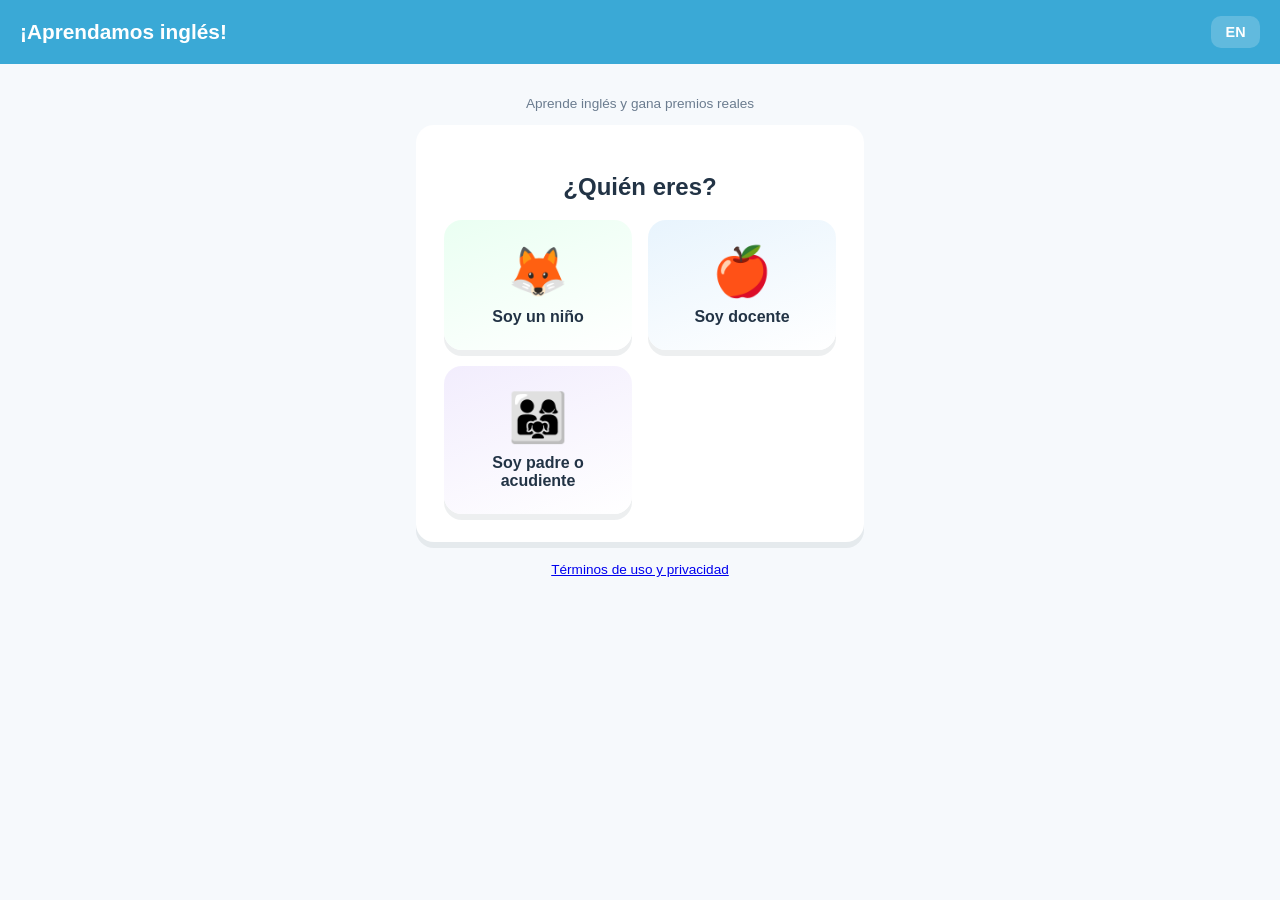
==== frontend/index.html @ 6960bfde "Plataforma interactiva de inglés con recompensas físicas" ====
<!doctype html>
<html lang="es">
<head>
  <meta charset="UTF-8" />
  <meta name="viewport" content="width=device-width, initial-scale=1.0" />
  <title>¡Aprendamos inglés!</title>
  <link rel="stylesheet" href="css/style.css" />
</head>
<body>
  <div class="topbar">
    <h1 data-i18n="app.title">¡Aprendamos inglés!</h1>
    <div class="topbar-actions">
      <button type="button" data-lang-toggle>EN</button>
    </div>
  </div>

  <main>
    <p class="centrado hint" data-i18n="home.tagline">Aprende inglés y gana premios reales</p>

    <div class="card centrado">
      <h2 data-i18n="home.pick_role">¿Quién eres?</h2>
      <div class="role-grid">
        <button type="button" class="role-card nino" data-rol="estudiante">
          <span class="emoji">🦊</span>
          <span data-i18n="home.kid">Soy un niño</span>
        </button>
        <button type="button" class="role-card docente" data-rol="docente">
          <span class="emoji">🍎</span>
          <span data-i18n="home.teacher">Soy docente</span>
        </button>
        <button type="button" class="role-card padre" data-rol="padre">
          <span class="emoji">👨‍👩‍👧</span>
          <span data-i18n="home.parent">Soy padre o acudiente</span>
        </button>
      </div>
    </div>
    <p class="centrado hint"><a href="terminos.html" data-i18n="terms.footer">Términos de uso y privacidad</a></p>
  </main>

  <script type="module" src="js/pages/index.js"></script>
</body>
</html>
---- frontend/css/style.css ----
:root {
  --azul-cielo: #3aa9d6;
  --amarillo-sol: #ffc93c;
  --coral: #ff6f59;
  --verde-hoja: #4fb477;
  --morado: #8a6fd1;
  --tinta: #223345;
  --fondo: #f6f9fc;
  --radio: 18px;
}

* {
  box-sizing: border-box;
}

body {
  margin: 0;
  font-family: "Baloo 2", "Trebuchet MS", sans-serif;
  background: var(--fondo);
  color: var(--tinta);
  min-height: 100vh;
}

/* ---------- Barra superior ---------- */
.topbar {
  display: flex;
  align-items: center;
  justify-content: space-between;
  gap: 0.75rem;
  background: var(--azul-cielo);
  color: white;
  padding: 1rem 1.25rem;
}

.topbar h1 {
  margin: 0;
  font-size: 1.3rem;
}

.topbar-actions {
  display: flex;
  gap: 0.5rem;
  align-items: center;
}

.topbar-actions button {
  width: auto;
  margin-top: 0;
  padding: 0.5rem 0.9rem;
  font-size: 0.9rem;
  background: rgba(255, 255, 255, 0.2);
}

header {
  background: var(--azul-cielo);
  color: white;
  padding: 1.5rem 1rem;
  text-align: center;
}

header h1 {
  margin: 0;
  font-size: 1.6rem;
}

main {
  max-width: 480px;
  margin: 2rem auto;
  padding: 0 1rem 3rem;
}

main.wide {
  max-width: 960px;
}

.card {
  background: white;
  border-radius: var(--radio);
  padding: 1.75rem;
  box-shadow: 0 6px 0 rgba(34, 51, 69, 0.08);
  margin-bottom: 1.25rem;
}

label {
  display: block;
  margin: 0.75rem 0 0.25rem;
  font-weight: 600;
}

input,
select,
textarea {
  width: 100%;
  padding: 0.65rem 0.8rem;
  border: 2px solid #d9e2ec;
  border-radius: 10px;
  font-size: 1rem;
  font-family: inherit;
}

input:focus,
select:focus,
textarea:focus {
  outline: 3px solid var(--amarillo-sol);
  border-color: var(--azul-cielo);
}

button {
  margin-top: 1.25rem;
  width: 100%;
  padding: 0.75rem;
  border: none;
  border-radius: 10px;
  background: var(--coral);
  color: white;
  font-size: 1rem;
  font-weight: 700;
  cursor: pointer;
}

button:hover {
  filter: brightness(1.05);
}

button.secundario {
  background: #eef4fa;
  color: var(--tinta);
}

button:disabled {
  opacity: 0.6;
  cursor: not-allowed;
}

.error-msg {
  color: var(--coral);
  min-height: 1.2em;
  margin-top: 0.5rem;
  font-weight: 600;
}

.hint {
  font-size: 0.85rem;
  color: #6b7c8f;
}

/* ---------- Selección de rol (index.html) ---------- */
.role-grid {
  display: grid;
  grid-template-columns: repeat(auto-fit, minmax(140px, 1fr));
  gap: 1rem;
}

.role-card {
  background: white;
  color: var(--tinta);
  border: none;
  border-radius: var(--radio);
  padding: 1.5rem 1rem;
  text-align: center;
  box-shadow: 0 6px 0 rgba(34, 51, 69, 0.08);
  cursor: pointer;
  margin-top: 0;
  font-weight: 700;
}

.role-card .emoji {
  font-size: 3rem;
  display: block;
  margin-bottom: 0.5rem;
}

.role-card.nino {
  background: linear-gradient(160deg, #eafff2, white);
}

.role-card.docente {
  background: linear-gradient(160deg, #e8f4fd, white);
}

.role-card.padre {
  background: linear-gradient(160deg, #f2edfd, white);
}

/* ---------- PIN pad infantil ---------- */
.pin-dots {
  display: flex;
  justify-content: center;
  gap: 0.75rem;
  margin: 1rem 0;
}

.pin-dots span {
  width: 18px;
  height: 18px;
  border-radius: 50%;
  background: #d9e2ec;
  display: inline-block;
  transition: background 0.15s;
}

.pin-dots span.llena {
  background: var(--coral);
}

.pin-pad {
  display: grid;
  grid-template-columns: repeat(3, 1fr);
  gap: 0.6rem;
}

.pin-pad button {
  margin-top: 0;
  font-size: 1.4rem;
  padding: 1rem 0;
  background: var(--azul-cielo);
}

.pin-pad button.borrar {
  background: #eef4fa;
  color: var(--tinta);
  font-size: 1rem;
}

/* ---------- Barra de progreso ---------- */
.progress-bar {
  height: 12px;
  border-radius: 999px;
  background: #e3ecf4;
  overflow: hidden;
  margin: 0.4rem 0;
}

.progress-bar-fill {
  height: 100%;
  background: var(--verde-hoja);
  border-radius: 999px;
  transition: width 0.4s ease;
}

/* ---------- Estadísticas / dashboard ---------- */
.stat-row {
  display: grid;
  grid-template-columns: repeat(auto-fit, minmax(90px, 1fr));
  gap: 0.75rem;
  margin: 1rem 0;
}

.stat-tile {
  background: white;
  border-radius: 14px;
  padding: 0.9rem 0.5rem;
  text-align: center;
  box-shadow: 0 4px 0 rgba(34, 51, 69, 0.06);
}

.stat-tile .valor {
  font-size: 1.4rem;
  font-weight: 800;
  display: block;
}

.stat-tile .etiqueta {
  font-size: 0.75rem;
  color: #6b7c8f;
}

.stat-tile.azul { border-top: 4px solid var(--azul-cielo); }
.stat-tile.amarillo { border-top: 4px solid var(--amarillo-sol); }
.stat-tile.naranja { border-top: 4px solid var(--coral); }
.stat-tile.morado { border-top: 4px solid var(--morado); }
.stat-tile.verde { border-top: 4px solid var(--verde-hoja); }

/* ---------- Mundos / actividades (dashboard infantil) ---------- */
.world-grid {
  display: grid;
  grid-template-columns: repeat(auto-fit, minmax(150px, 1fr));
  gap: 1rem;
}

.world-card {
  background: white;
  border-radius: var(--radio);
  padding: 1.2rem 1rem;
  text-align: center;
  box-shadow: 0 6px 0 rgba(34, 51, 69, 0.08);
}

.world-card .emoji {
  font-size: 2.6rem;
}

.world-card.bloqueado {
  filter: grayscale(1);
  opacity: 0.7;
}

/* ---------- Actividad / quiz ---------- */
.quiz-imagen {
  font-size: 5rem;
  text-align: center;
  margin: 1rem 0;
}

.quiz-opciones {
  display: grid;
  grid-template-columns: 1fr 1fr;
  gap: 0.75rem;
}

.quiz-opciones button {
  margin-top: 0;
  background: white;
  color: var(--tinta);
  border: 3px solid #e3ecf4;
  padding: 1.1rem 0.5rem;
  font-size: 1.05rem;
}

.quiz-opciones button.correcta {
  background: var(--verde-hoja);
  color: white;
  border-color: var(--verde-hoja);
}

.quiz-opciones button.incorrecta {
  background: var(--coral);
  color: white;
  border-color: var(--coral);
  animation: shake 0.4s;
}

@keyframes shake {
  25% { transform: translateX(-6px); }
  75% { transform: translateX(6px); }
}

/* ---------- Modal de feedback (RF08) ---------- */
.overlay {
  position: fixed;
  inset: 0;
  background: rgba(34, 51, 69, 0.5);
  display: flex;
  align-items: center;
  justify-content: center;
  z-index: 50;
}

.overlay[hidden] {
  display: none;
}

.feedback-modal {
  background: white;
  border-radius: var(--radio);
  padding: 2rem;
  text-align: center;
  max-width: 320px;
  transform: rotate(-1deg);
  box-shadow: 0 10px 0 rgba(34, 51, 69, 0.15);
}

.feedback-modal.correcto {
  background: #eafff2;
}

.feedback-modal.incorrecto {
  background: #fff0ee;
}

.feedback-modal .emoji-grande {
  font-size: 3.5rem;
}

.confeti {
  position: fixed;
  inset: 0;
  pointer-events: none;
  overflow: hidden;
  z-index: 49;
}

.confeti span {
  position: absolute;
  top: -10px;
  font-size: 1.4rem;
  animation: caer linear forwards;
}

@keyframes caer {
  to {
    transform: translateY(105vh) rotate(360deg);
  }
}

/* ---------- Recompensas ---------- */
.reward-list {
  list-style: none;
  padding: 0;
  margin: 0;
}

.reward-item {
  display: flex;
  align-items: center;
  gap: 0.75rem;
  background: #fff7e8;
  border-radius: 12px;
  padding: 0.75rem 1rem;
  margin-bottom: 0.6rem;
}

.reward-item .emoji {
  font-size: 1.8rem;
}

.pill {
  padding: 0.2rem 0.7rem;
  border-radius: 999px;
  font-size: 0.75rem;
  font-weight: 700;
  margin-left: auto;
}

.pill.pendiente {
  background: #ffe6b8;
  color: #8a5a00;
}

.pill.entregada {
  background: #d7f5e2;
  color: #1c6b3f;
}

.pill.alerta {
  background: #ffe1de;
  color: #b23223;
}

/* ---------- Listas (docentes / padres) ---------- */
#lista-estudiantes {
  list-style: none;
  padding: 0;
}

.student-row {
  display: flex;
  align-items: center;
  gap: 0.75rem;
  background: #eef4fa;
  border-radius: 12px;
  padding: 0.75rem 1rem;
  margin-bottom: 0.6rem;
  flex-wrap: wrap;
}

.student-row .emoji {
  font-size: 1.8rem;
}

.student-row .info {
  flex: 1;
  min-width: 140px;
}

.student-row .acciones {
  display: flex;
  gap: 0.4rem;
}

.student-row .acciones button {
  margin-top: 0;
  width: auto;
  padding: 0.4rem 0.7rem;
  font-size: 0.8rem;
}

.child-banner {
  background: linear-gradient(135deg, var(--verde-hoja), #7fd9a4);
  color: white;
  border-radius: var(--radio);
  padding: 1.25rem;
  margin-bottom: 1rem;
}

.feedback-item {
  border-left: 4px solid var(--morado);
  padding: 0.5rem 0.9rem;
  margin-bottom: 0.6rem;
  background: #f7f5ff;
  border-radius: 0 10px 10px 0;
}

.codigo-grande {
  font-size: 2rem;
  font-weight: 800;
  letter-spacing: 0.3rem;
  text-align: center;
  padding: 1rem;
  background: #fff7e8;
  border-radius: 12px;
  margin: 1rem 0;
}

/* ---------- Utilidades ---------- */
.centrado {
  text-align: center;
}

.oculto {
  display: none !important;
}

@media (max-width: 480px) {
  main {
    margin: 1rem auto;
  }
}

/* Feedback breve por pregunta (la celebración grande es al terminar la sesión) */
.acierto {
  margin-top: 1rem;
  font-size: 1.4rem;
  font-weight: 700;
  color: var(--verde-hoja);
  animation: aparecer-acierto 0.25s ease-out;
}

@keyframes aparecer-acierto {
  from { transform: scale(0.8); opacity: 0; }
  to { transform: scale(1); opacity: 1; }
}

/* Casillas de aceptación (términos / autorización de datos) */
label.casilla {
  display: flex;
  gap: 0.6rem;
  align-items: flex-start;
  font-weight: normal;
  font-size: 0.9rem;
  margin: 1rem 0;
  cursor: pointer;
}

label.casilla input[type="checkbox"] {
  width: auto;
  margin: 0.2rem 0 0;
  flex-shrink: 0;
}
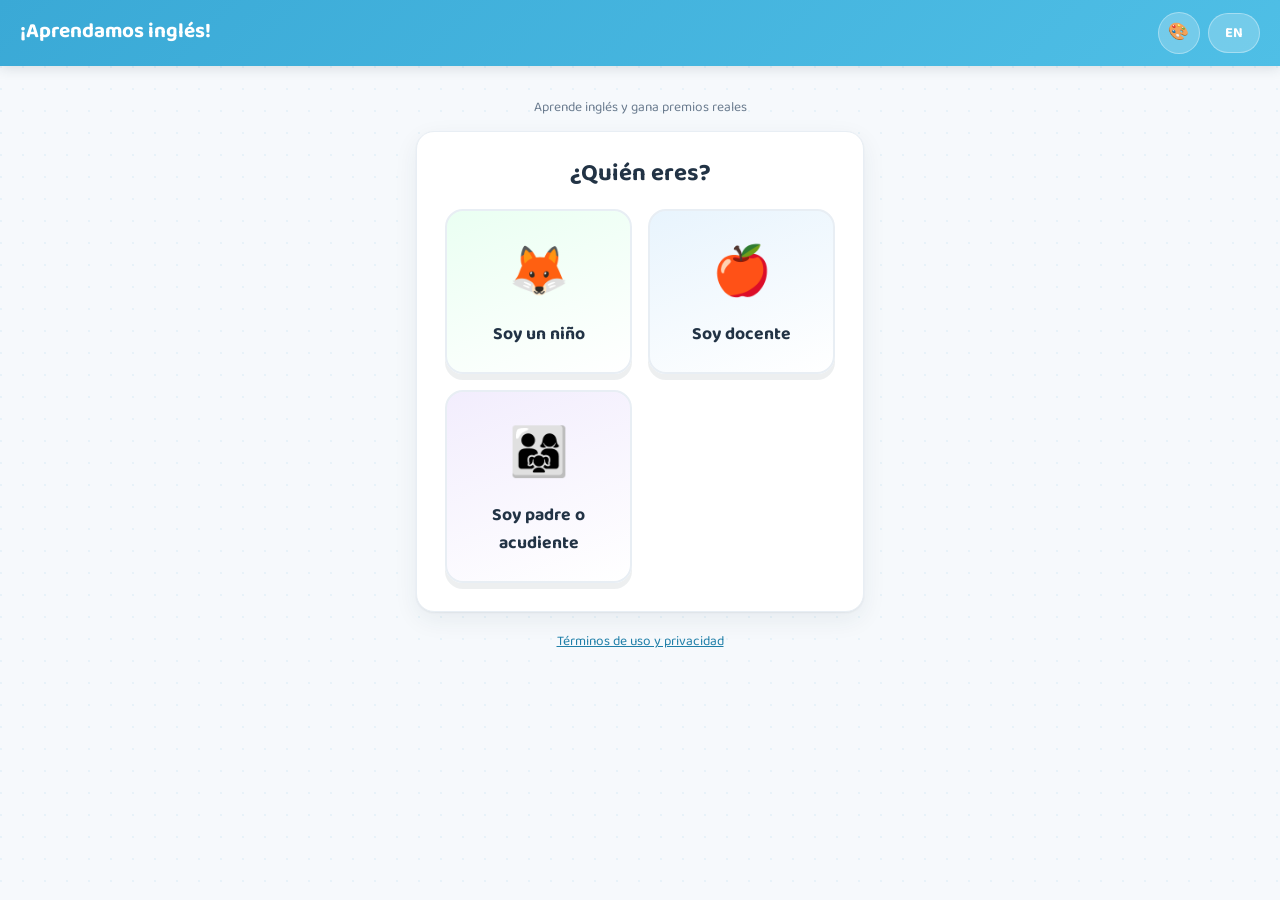
==== commit 85f780a4: "Agregado de temas,Login en dos pasos, temas, términos, 404, navegación y despliegue" ====
--- a/frontend/index.html
+++ b/frontend/index.html
@@ -2,8 +2,12 @@
 <html lang="es">
 <head>
   <meta charset="UTF-8" />
+  <script>try{document.documentElement.dataset.tema=localStorage.getItem("pik_tema")||"auto"}catch(e){document.documentElement.dataset.tema="auto"}</script>
   <meta name="viewport" content="width=device-width, initial-scale=1.0" />
   <title>¡Aprendamos inglés!</title>
+  <link rel="preconnect" href="https://fonts.googleapis.com" />
+  <link rel="preconnect" href="https://fonts.gstatic.com" crossorigin />
+  <link rel="stylesheet" href="https://fonts.googleapis.com/css2?family=Baloo+2:wght@400;600;700;800&display=swap" />
   <link rel="stylesheet" href="css/style.css" />
 </head>
 <body>
@@ -16,6 +20,12 @@
 
   <main>
     <p class="centrado hint" data-i18n="home.tagline">Aprende inglés y gana premios reales</p>
+
+    <div class="card centrado oculto" id="sesion-activa">
+      <h2><span data-i18n="home.welcome_back">¡Hola de nuevo!</span> <span id="sesion-nombre"></span>! 👋</h2>
+      <button type="button" id="btn-continuar" data-i18n="home.continue">Continuar</button>
+      <button type="button" class="secundario" id="btn-no-soy-yo" data-i18n="home.not_me">No soy yo (cerrar sesión)</button>
+    </div>
 
     <div class="card centrado">
       <h2 data-i18n="home.pick_role">¿Quién eres?</h2>
--- a/frontend/css/style.css
+++ b/frontend/css/style.css
@@ -1,4 +1,9 @@
+/* ============================================================
+   Temas: todos los colores salen de estas variables. El tema se elige con
+   el botón 🎨 (js/tema.js) y se guarda en <html data-tema="...">.
+   ============================================================ */
 :root {
+  color-scheme: light;
   --azul-cielo: #3aa9d6;
   --amarillo-sol: #ffc93c;
   --coral: #ff6f59;
@@ -6,7 +11,170 @@
   --morado: #8a6fd1;
   --tinta: #223345;
   --fondo: #f6f9fc;
+  --fondo-punto: rgba(58, 169, 214, 0.08);
+  --superficie: #ffffff;
+  --superficie-2: #eef4fa;
+  --superficie-input: #fbfdff;
+  --borde: #e8eef4;
+  --borde-fuerte: #d9e2ec;
+  --texto-suave: #6b7c8f;
+  --enlace: #1f7fa8;
+  --topbar-1: #3aa9d6;
+  --topbar-2: #4fbfe6;
+  --sombra: rgba(34, 51, 69, 0.08);
+  --sombra-card: 0 1px 2px rgba(34, 51, 69, 0.06), 0 8px 24px rgba(34, 51, 69, 0.07);
+  --sombra-secundario: #d6e2ee;
+  --overlay: rgba(34, 51, 69, 0.5);
+  --calido: #fff7e8;
+  --exito-suave: #eafff2;
+  --exito-chip: #d7f5e2;
+  --exito-texto: #1c6b3f;
+  --alerta-suave: #fff0ee;
+  --alerta-chip: #ffe1de;
+  --alerta-texto: #b23223;
+  --pendiente-chip: #ffe6b8;
+  --pendiente-texto: #8a5a00;
+  --morado-suave: #f7f5ff;
+  --rol-nino: #eafff2;
+  --rol-docente: #e8f4fd;
+  --rol-padre: #f2edfd;
   --radio: 18px;
+}
+
+/* Oscuro (y "Automático" cuando el sistema está en modo oscuro) */
+:root[data-tema="oscuro"] {
+  color-scheme: dark;
+  --azul-cielo: #4cb8e4;
+  --tinta: #e6edf3;
+  --fondo: #0f1720;
+  --fondo-punto: rgba(76, 184, 228, 0.07);
+  --superficie: #18222d;
+  --superficie-2: #22303d;
+  --superficie-input: #121b24;
+  --borde: #2a3947;
+  --borde-fuerte: #3a4b5c;
+  --texto-suave: #9fb0c0;
+  --enlace: #7fcff0;
+  --topbar-1: #1b4f6b;
+  --topbar-2: #236688;
+  --sombra: rgba(0, 0, 0, 0.35);
+  --sombra-card: 0 1px 2px rgba(0, 0, 0, 0.3), 0 8px 24px rgba(0, 0, 0, 0.3);
+  --sombra-secundario: #0c131a;
+  --overlay: rgba(0, 0, 0, 0.6);
+  --calido: #2b2618;
+  --exito-suave: #15291f;
+  --exito-chip: #1d3b2b;
+  --exito-texto: #8fe0b0;
+  --alerta-suave: #331b18;
+  --alerta-chip: #45211d;
+  --alerta-texto: #ff9d8f;
+  --pendiente-chip: #3d3014;
+  --pendiente-texto: #ffd27a;
+  --morado-suave: #221d33;
+  --rol-nino: #15291f;
+  --rol-docente: #142635;
+  --rol-padre: #221d33;
+}
+
+@media (prefers-color-scheme: dark) {
+  :root[data-tema="auto"] {
+    color-scheme: dark;
+    --azul-cielo: #4cb8e4;
+    --tinta: #e6edf3;
+    --fondo: #0f1720;
+    --fondo-punto: rgba(76, 184, 228, 0.07);
+    --superficie: #18222d;
+    --superficie-2: #22303d;
+    --superficie-input: #121b24;
+    --borde: #2a3947;
+    --borde-fuerte: #3a4b5c;
+    --texto-suave: #9fb0c0;
+    --enlace: #7fcff0;
+    --topbar-1: #1b4f6b;
+    --topbar-2: #236688;
+    --sombra: rgba(0, 0, 0, 0.35);
+    --sombra-card: 0 1px 2px rgba(0, 0, 0, 0.3), 0 8px 24px rgba(0, 0, 0, 0.3);
+    --sombra-secundario: #0c131a;
+    --overlay: rgba(0, 0, 0, 0.6);
+    --calido: #2b2618;
+    --exito-suave: #15291f;
+    --exito-chip: #1d3b2b;
+    --exito-texto: #8fe0b0;
+    --alerta-suave: #331b18;
+    --alerta-chip: #45211d;
+    --alerta-texto: #ff9d8f;
+    --pendiente-chip: #3d3014;
+    --pendiente-texto: #ffd27a;
+    --morado-suave: #221d33;
+    --rol-nino: #15291f;
+    --rol-docente: #142635;
+    --rol-padre: #221d33;
+  }
+}
+
+/* Noche morada: oscuro con acentos morados */
+:root[data-tema="morado"] {
+  color-scheme: dark;
+  --azul-cielo: #a88bff;
+  --coral: #ff7aa8;
+  --morado: #c3a6ff;
+  --tinta: #efe9ff;
+  --fondo: #130d22;
+  --fondo-punto: rgba(168, 139, 255, 0.08);
+  --superficie: #1f1733;
+  --superficie-2: #2b2147;
+  --superficie-input: #180f2a;
+  --borde: #372b5a;
+  --borde-fuerte: #4a3b75;
+  --texto-suave: #b3a6d6;
+  --enlace: #cbb7ff;
+  --topbar-1: #4b2d9a;
+  --topbar-2: #7a4fd6;
+  --sombra: rgba(0, 0, 0, 0.4);
+  --sombra-card: 0 1px 2px rgba(0, 0, 0, 0.35), 0 8px 24px rgba(20, 0, 50, 0.45);
+  --sombra-secundario: #0d0818;
+  --overlay: rgba(10, 4, 24, 0.7);
+  --calido: #2d2340;
+  --exito-suave: #16282a;
+  --exito-chip: #1d3a33;
+  --exito-texto: #8fe0b0;
+  --alerta-suave: #34182a;
+  --alerta-chip: #4a1f35;
+  --alerta-texto: #ff9dc0;
+  --pendiente-chip: #3d2f18;
+  --pendiente-texto: #ffd27a;
+  --morado-suave: #2b2147;
+  --rol-nino: #1c2a35;
+  --rol-docente: #221c42;
+  --rol-padre: #2e1c45;
+}
+
+/* Rosa dulce: claro en tonos pastel */
+:root[data-tema="dulce"] {
+  color-scheme: light;
+  --azul-cielo: #ff78b0;
+  --coral: #ff6f91;
+  --morado: #b27bd9;
+  --tinta: #4a2338;
+  --fondo: #fff5f9;
+  --fondo-punto: rgba(255, 120, 176, 0.1);
+  --superficie: #ffffff;
+  --superficie-2: #ffe8f1;
+  --superficie-input: #fffafc;
+  --borde: #fbdce9;
+  --borde-fuerte: #f5c3d8;
+  --texto-suave: #8f6379;
+  --enlace: #c2407a;
+  --topbar-1: #d63f82;
+  --topbar-2: #ee5fa0;
+  --sombra: rgba(120, 30, 70, 0.08);
+  --sombra-card: 0 1px 2px rgba(120, 30, 70, 0.06), 0 8px 24px rgba(120, 30, 70, 0.08);
+  --sombra-secundario: #f7cfe0;
+  --calido: #fff1e6;
+  --morado-suave: #fbf0ff;
+  --rol-nino: #eafff2;
+  --rol-docente: #fff0f6;
+  --rol-padre: #f7ecff;
 }
 
 * {
@@ -16,39 +184,70 @@
 body {
   margin: 0;
   font-family: "Baloo 2", "Trebuchet MS", sans-serif;
-  background: var(--fondo);
+  background:
+    radial-gradient(circle at 1px 1px, var(--fondo-punto) 1px, transparent 0) 0 0 / 22px 22px,
+    var(--fondo);
   color: var(--tinta);
   min-height: 100vh;
+  line-height: 1.45;
+  -webkit-tap-highlight-color: transparent;
+}
+
+h1, h2, h3 {
+  line-height: 1.2;
 }
 
 /* ---------- Barra superior ---------- */
 .topbar {
+  position: sticky;
+  top: 0;
+  z-index: 40;
   display: flex;
   align-items: center;
   justify-content: space-between;
   gap: 0.75rem;
-  background: var(--azul-cielo);
+  background: linear-gradient(135deg, var(--topbar-1), var(--topbar-2));
   color: white;
-  padding: 1rem 1.25rem;
+  padding: 0.75rem max(1.25rem, env(safe-area-inset-right)) 0.75rem max(1.25rem, env(safe-area-inset-left));
+  box-shadow: 0 2px 12px rgba(34, 51, 69, 0.15);
 }
 
 .topbar h1 {
   margin: 0;
   font-size: 1.3rem;
+  min-width: 0;
+  overflow: hidden;
+  text-overflow: ellipsis;
+  white-space: nowrap;
 }
 
 .topbar-actions {
   display: flex;
   gap: 0.5rem;
   align-items: center;
+  flex-shrink: 0;
 }
 
 .topbar-actions button {
   width: auto;
   margin-top: 0;
-  padding: 0.5rem 0.9rem;
+  min-height: 40px;
+  padding: 0.4rem 1rem;
   font-size: 0.9rem;
-  background: rgba(255, 255, 255, 0.2);
+  background: rgba(255, 255, 255, 0.22);
+  border: 1px solid rgba(255, 255, 255, 0.35);
+  border-radius: 999px;
+  box-shadow: none;
+}
+
+.topbar-actions button:hover {
+  background: rgba(255, 255, 255, 0.32);
+}
+
+.btn-volver::before {
+  content: "←";
+  margin-right: 0.4rem;
+  font-weight: 800;
 }
 
 header {
@@ -74,11 +273,25 @@
 }
 
 .card {
-  background: white;
+  background: var(--superficie);
   border-radius: var(--radio);
   padding: 1.75rem;
-  box-shadow: 0 6px 0 rgba(34, 51, 69, 0.08);
+  border: 1px solid var(--borde);
+  box-shadow: var(--sombra-card);
   margin-bottom: 1.25rem;
+}
+
+.card > h2:first-child,
+.card > h3:first-child {
+  margin-top: 0;
+}
+
+details > summary {
+  cursor: pointer;
+  font-weight: 700;
+  color: var(--azul-cielo);
+  padding: 0.5rem 0;
+  list-style-position: inside;
 }
 
 label {
@@ -91,45 +304,72 @@
 select,
 textarea {
   width: 100%;
-  padding: 0.65rem 0.8rem;
-  border: 2px solid #d9e2ec;
-  border-radius: 10px;
+  min-height: 48px;
+  padding: 0.65rem 0.9rem;
+  border: 2px solid var(--borde-fuerte);
+  border-radius: 12px;
+  /* 16px como mínimo: evita que iOS haga zoom al tocar el campo */
   font-size: 1rem;
   font-family: inherit;
+  background: var(--superficie-input);
+  color: var(--tinta);
+  transition: border-color 0.15s, box-shadow 0.15s;
 }
 
 input:focus,
 select:focus,
 textarea:focus {
-  outline: 3px solid var(--amarillo-sol);
+  outline: none;
   border-color: var(--azul-cielo);
+  box-shadow: 0 0 0 4px rgba(255, 201, 60, 0.45);
 }
 
 button {
   margin-top: 1.25rem;
   width: 100%;
+  min-height: 48px;
   padding: 0.75rem;
   border: none;
-  border-radius: 10px;
+  border-radius: 14px;
   background: var(--coral);
   color: white;
-  font-size: 1rem;
+  font-family: inherit;
+  font-size: 1.05rem;
   font-weight: 700;
   cursor: pointer;
+  /* Botón "de juguete": sombra inferior que se hunde al presionarlo */
+  box-shadow: 0 4px 0 rgba(0, 0, 0, 0.15);
+  transition: transform 0.08s, box-shadow 0.08s, filter 0.15s;
 }
 
 button:hover {
-  filter: brightness(1.05);
+  filter: brightness(1.06);
+}
+
+button:active:not(:disabled) {
+  transform: translateY(3px);
+  box-shadow: 0 1px 0 rgba(0, 0, 0, 0.15);
+}
+
+button:focus-visible,
+a:focus-visible {
+  outline: 3px solid var(--amarillo-sol);
+  outline-offset: 2px;
 }
 
 button.secundario {
-  background: #eef4fa;
+  background: var(--superficie-2);
   color: var(--tinta);
+  box-shadow: 0 4px 0 var(--sombra-secundario);
 }
 
 button:disabled {
   opacity: 0.6;
   cursor: not-allowed;
+}
+
+a {
+  color: var(--enlace);
 }
 
 .error-msg {
@@ -141,7 +381,7 @@
 
 .hint {
   font-size: 0.85rem;
-  color: #6b7c8f;
+  color: var(--texto-suave);
 }
 
 /* ---------- Selección de rol (index.html) ---------- */
@@ -152,16 +392,23 @@
 }
 
 .role-card {
-  background: white;
+  background: var(--superficie);
   color: var(--tinta);
-  border: none;
+  border: 2px solid var(--borde);
   border-radius: var(--radio);
   padding: 1.5rem 1rem;
   text-align: center;
-  box-shadow: 0 6px 0 rgba(34, 51, 69, 0.08);
+  box-shadow: 0 6px 0 var(--sombra);
   cursor: pointer;
   margin-top: 0;
+  font-size: 1.1rem;
   font-weight: 700;
+  transition: transform 0.15s, box-shadow 0.15s;
+}
+
+.role-card:hover {
+  transform: translateY(-3px);
+  box-shadow: 0 9px 0 var(--sombra);
 }
 
 .role-card .emoji {
@@ -171,15 +418,15 @@
 }
 
 .role-card.nino {
-  background: linear-gradient(160deg, #eafff2, white);
+  background: linear-gradient(160deg, var(--rol-nino), var(--superficie));
 }
 
 .role-card.docente {
-  background: linear-gradient(160deg, #e8f4fd, white);
+  background: linear-gradient(160deg, var(--rol-docente), var(--superficie));
 }
 
 .role-card.padre {
-  background: linear-gradient(160deg, #f2edfd, white);
+  background: linear-gradient(160deg, var(--rol-padre), var(--superficie));
 }
 
 /* ---------- PIN pad infantil ---------- */
@@ -194,7 +441,7 @@
   width: 18px;
   height: 18px;
   border-radius: 50%;
-  background: #d9e2ec;
+  background: var(--borde-fuerte);
   display: inline-block;
   transition: background 0.15s;
 }
@@ -217,7 +464,7 @@
 }
 
 .pin-pad button.borrar {
-  background: #eef4fa;
+  background: var(--superficie-2);
   color: var(--tinta);
   font-size: 1rem;
 }
@@ -226,7 +473,7 @@
 .progress-bar {
   height: 12px;
   border-radius: 999px;
-  background: #e3ecf4;
+  background: var(--superficie-2);
   overflow: hidden;
   margin: 0.4rem 0;
 }
@@ -247,11 +494,12 @@
 }
 
 .stat-tile {
-  background: white;
+  background: var(--superficie);
+  border: 1px solid var(--borde);
   border-radius: 14px;
   padding: 0.9rem 0.5rem;
   text-align: center;
-  box-shadow: 0 4px 0 rgba(34, 51, 69, 0.06);
+  box-shadow: 0 4px 0 var(--sombra);
 }
 
 .stat-tile .valor {
@@ -262,7 +510,7 @@
 
 .stat-tile .etiqueta {
   font-size: 0.75rem;
-  color: #6b7c8f;
+  color: var(--texto-suave);
 }
 
 .stat-tile.azul { border-top: 4px solid var(--azul-cielo); }
@@ -279,11 +527,17 @@
 }
 
 .world-card {
-  background: white;
+  background: var(--superficie);
+  border: 2px solid var(--borde);
   border-radius: var(--radio);
   padding: 1.2rem 1rem;
   text-align: center;
-  box-shadow: 0 6px 0 rgba(34, 51, 69, 0.08);
+  box-shadow: 0 6px 0 var(--sombra);
+  transition: transform 0.15s;
+}
+
+.world-card:not(.bloqueado):hover {
+  transform: translateY(-3px);
 }
 
 .world-card .emoji {
@@ -293,6 +547,15 @@
 .world-card.bloqueado {
   filter: grayscale(1);
   opacity: 0.7;
+}
+
+/* En un mundo bloqueado, el botón indica cuántos puntos se necesitan para abrirlo */
+.world-card.bloqueado button {
+  background: var(--superficie-2);
+  color: var(--texto-suave);
+  box-shadow: none;
+  font-size: 0.9rem;
+  opacity: 1;
 }
 
 /* ---------- Actividad / quiz ---------- */
@@ -310,11 +573,12 @@
 
 .quiz-opciones button {
   margin-top: 0;
-  background: white;
+  background: var(--superficie);
   color: var(--tinta);
-  border: 3px solid #e3ecf4;
+  border: 3px solid var(--borde);
   padding: 1.1rem 0.5rem;
-  font-size: 1.05rem;
+  font-size: 1.2rem;
+  box-shadow: 0 4px 0 var(--borde);
 }
 
 .quiz-opciones button.correcta {
@@ -339,7 +603,7 @@
 .overlay {
   position: fixed;
   inset: 0;
-  background: rgba(34, 51, 69, 0.5);
+  background: var(--overlay);
   display: flex;
   align-items: center;
   justify-content: center;
@@ -351,21 +615,21 @@
 }
 
 .feedback-modal {
-  background: white;
+  background: var(--superficie);
   border-radius: var(--radio);
   padding: 2rem;
   text-align: center;
   max-width: 320px;
   transform: rotate(-1deg);
-  box-shadow: 0 10px 0 rgba(34, 51, 69, 0.15);
+  box-shadow: 0 10px 0 var(--sombra);
 }
 
 .feedback-modal.correcto {
-  background: #eafff2;
+  background: var(--exito-suave);
 }
 
 .feedback-modal.incorrecto {
-  background: #fff0ee;
+  background: var(--alerta-suave);
 }
 
 .feedback-modal .emoji-grande {
@@ -404,7 +668,7 @@
   display: flex;
   align-items: center;
   gap: 0.75rem;
-  background: #fff7e8;
+  background: var(--calido);
   border-radius: 12px;
   padding: 0.75rem 1rem;
   margin-bottom: 0.6rem;
@@ -423,18 +687,18 @@
 }
 
 .pill.pendiente {
-  background: #ffe6b8;
-  color: #8a5a00;
+  background: var(--pendiente-chip);
+  color: var(--pendiente-texto);
 }
 
 .pill.entregada {
-  background: #d7f5e2;
-  color: #1c6b3f;
+  background: var(--exito-chip);
+  color: var(--exito-texto);
 }
 
 .pill.alerta {
-  background: #ffe1de;
-  color: #b23223;
+  background: var(--alerta-chip);
+  color: var(--alerta-texto);
 }
 
 /* ---------- Listas (docentes / padres) ---------- */
@@ -447,7 +711,7 @@
   display: flex;
   align-items: center;
   gap: 0.75rem;
-  background: #eef4fa;
+  background: var(--superficie-2);
   border-radius: 12px;
   padding: 0.75rem 1rem;
   margin-bottom: 0.6rem;
@@ -487,7 +751,7 @@
   border-left: 4px solid var(--morado);
   padding: 0.5rem 0.9rem;
   margin-bottom: 0.6rem;
-  background: #f7f5ff;
+  background: var(--morado-suave);
   border-radius: 0 10px 10px 0;
 }
 
@@ -497,7 +761,7 @@
   letter-spacing: 0.3rem;
   text-align: center;
   padding: 1rem;
-  background: #fff7e8;
+  background: var(--calido);
   border-radius: 12px;
   margin: 1rem 0;
 }
@@ -514,6 +778,70 @@
 @media (max-width: 480px) {
   main {
     margin: 1rem auto;
+  }
+
+  .topbar {
+    padding-top: 0.6rem;
+    padding-bottom: 0.6rem;
+  }
+
+  .topbar h1 {
+    font-size: 1.05rem;
+  }
+
+  .topbar-actions button {
+    padding: 0.35rem 0.8rem;
+    font-size: 0.85rem;
+  }
+
+  .card {
+    padding: 1.25rem;
+  }
+
+  .quiz-imagen {
+    font-size: 4rem;
+  }
+
+  /* Mapa del niño: dos mundos por fila */
+  .world-grid {
+    grid-template-columns: repeat(2, 1fr);
+    gap: 0.75rem;
+  }
+
+  .world-card {
+    padding: 0.9rem 0.6rem;
+  }
+
+  .world-card button {
+    font-size: 0.95rem;
+  }
+
+  /* Pantalla inicial: tarjetas de rol en lista, con el emoji a la izquierda */
+  .role-grid {
+    grid-template-columns: 1fr;
+    gap: 0.75rem;
+  }
+
+  .role-card {
+    display: flex;
+    align-items: center;
+    gap: 1rem;
+    padding: 1rem 1.25rem;
+    text-align: left;
+  }
+
+  .role-card .emoji {
+    font-size: 2.4rem;
+    margin-bottom: 0;
+  }
+}
+
+@media (prefers-reduced-motion: reduce) {
+  *,
+  *::before,
+  *::after {
+    animation-duration: 0.01ms !important;
+    transition-duration: 0.01ms !important;
   }
 }
 
@@ -547,3 +875,247 @@
   margin: 0.2rem 0 0;
   flex-shrink: 0;
 }
+
+/* ---------- Selector de tema (js/tema.js) ---------- */
+/* El menú se ancla al grupo de botones (borde derecho de la barra), no al botón 🎨,
+   para que en el celular no se salga de la pantalla. */
+.topbar-actions:last-child {
+  position: relative;
+}
+
+.topbar-actions .btn-tema {
+  min-width: 40px;
+  padding: 0.4rem 0.6rem;
+  font-size: 1.05rem;
+}
+
+.menu-tema {
+  position: absolute;
+  top: calc(100% + 0.5rem);
+  right: 0;
+  z-index: 60;
+  width: min(220px, calc(100vw - 2rem));
+  padding: 0.5rem;
+  background: var(--superficie);
+  color: var(--tinta);
+  border: 1px solid var(--borde);
+  border-radius: 14px;
+  box-shadow: var(--sombra-card);
+}
+
+.menu-tema[hidden] {
+  display: none;
+}
+
+.menu-tema-titulo {
+  margin: 0.25rem 0.5rem 0.5rem;
+  font-size: 0.8rem;
+  font-weight: 700;
+  color: var(--texto-suave);
+}
+
+.topbar-actions .menu-tema button {
+  display: flex;
+  align-items: center;
+  gap: 0.6rem;
+  width: 100%;
+  min-height: 42px;
+  margin: 0;
+  padding: 0.45rem 0.6rem;
+  background: transparent;
+  color: var(--tinta);
+  border: none;
+  border-radius: 10px;
+  font-size: 0.95rem;
+  font-weight: 600;
+  text-align: left;
+  box-shadow: none;
+}
+
+.topbar-actions .menu-tema button:hover {
+  background: var(--superficie-2);
+}
+
+.topbar-actions .menu-tema button[aria-checked="true"] {
+  background: var(--superficie-2);
+  outline: 2px solid var(--azul-cielo);
+}
+
+.menu-tema .muestra {
+  width: 20px;
+  height: 20px;
+  border-radius: 50%;
+  border: 1px solid var(--borde-fuerte);
+  flex-shrink: 0;
+}
+
+/* ---------- Código vs PIN: dos identidades visuales distintas ----------
+   Código (🪪, azul): se escribe, letras y números.
+   PIN (🔒, naranja): secreto, solo números. */
+:root {
+  --codigo-fondo: #e8f4fd;
+  --codigo-borde: #3aa9d6;
+  --codigo-texto: #1a6f96;
+  --pin-fondo: #fff1e8;
+  --pin-borde: #ff8a4c;
+  --pin-texto: #b24a14;
+}
+
+:root[data-tema="oscuro"],
+:root[data-tema="morado"] {
+  --codigo-fondo: #13303f;
+  --codigo-borde: #4cb8e4;
+  --codigo-texto: #8fd6f5;
+  --pin-fondo: #3a2418;
+  --pin-borde: #ff8a4c;
+  --pin-texto: #ffb88f;
+}
+
+@media (prefers-color-scheme: dark) {
+  :root[data-tema="auto"] {
+    --codigo-fondo: #13303f;
+    --codigo-borde: #4cb8e4;
+    --codigo-texto: #8fd6f5;
+    --pin-fondo: #3a2418;
+    --pin-borde: #ff8a4c;
+    --pin-texto: #ffb88f;
+  }
+}
+
+.sr-only {
+  position: absolute;
+  width: 1px;
+  height: 1px;
+  overflow: hidden;
+  clip: rect(0 0 0 0);
+  white-space: nowrap;
+}
+
+input.campo-codigo {
+  text-transform: uppercase;
+  letter-spacing: 0.25em;
+  text-align: center;
+  font-size: 1.6rem;
+  font-weight: 700;
+  background: var(--codigo-fondo);
+  border-color: var(--codigo-borde);
+  color: var(--codigo-texto);
+}
+
+input.campo-codigo.pequeno {
+  font-size: 1.2rem;
+}
+
+input.campo-codigo::placeholder {
+  color: var(--codigo-texto);
+  opacity: 0.35;
+}
+
+input.campo-pin {
+  letter-spacing: 0.4em;
+  text-align: center;
+  font-size: 1.2rem;
+  font-weight: 700;
+  background: var(--pin-fondo);
+  border-color: var(--pin-borde);
+  color: var(--pin-texto);
+}
+
+input.campo-pin::placeholder {
+  color: var(--pin-texto);
+  opacity: 0.35;
+}
+
+/* Paso 2 del login: recordatorio del código elegido */
+.chip-codigo {
+  display: inline-flex;
+  align-items: center;
+  flex-wrap: wrap;
+  justify-content: center;
+  gap: 0.35rem;
+  padding: 0.35rem 0.9rem;
+  border-radius: 999px;
+  background: var(--codigo-fondo);
+  color: var(--codigo-texto);
+  border: 2px solid var(--codigo-borde);
+}
+
+.chip-codigo strong {
+  letter-spacing: 0.15em;
+}
+
+button.enlace {
+  width: auto;
+  min-height: 0;
+  margin: 0 0 0 0.25rem;
+  padding: 0.1rem 0.4rem;
+  background: transparent;
+  color: var(--enlace);
+  box-shadow: none;
+  font-size: 0.9rem;
+  text-decoration: underline;
+}
+
+.titulo-pin {
+  color: var(--pin-texto);
+}
+
+.pin-dots span.llena {
+  background: var(--pin-borde);
+}
+
+.pin-pad button:not(.borrar) {
+  background: var(--pin-borde);
+}
+
+/* Tarjeta "¡Registrado!": código y PIN lado a lado, cada uno con su color */
+.credenciales {
+  display: grid;
+  grid-template-columns: repeat(auto-fit, minmax(150px, 1fr));
+  gap: 0.75rem;
+  margin: 1rem 0;
+}
+
+.credencial {
+  display: flex;
+  flex-direction: column;
+  align-items: center;
+  gap: 0.25rem;
+  padding: 1rem 0.75rem;
+  border-radius: 14px;
+  border: 2px dashed;
+}
+
+.credencial strong {
+  font-size: 1.9rem;
+  font-weight: 800;
+  letter-spacing: 0.2em;
+}
+
+.credencial-titulo {
+  font-weight: 700;
+}
+
+.credencial-ayuda {
+  font-size: 0.8rem;
+  opacity: 0.85;
+  text-align: center;
+}
+
+.credencial.codigo {
+  background: var(--codigo-fondo);
+  border-color: var(--codigo-borde);
+  color: var(--codigo-texto);
+}
+
+.credencial.pin {
+  background: var(--pin-fondo);
+  border-color: var(--pin-borde);
+  color: var(--pin-texto);
+}
+
+.pill.pill-codigo {
+  background: var(--codigo-fondo);
+  color: var(--codigo-texto);
+  letter-spacing: 0.1em;
+}
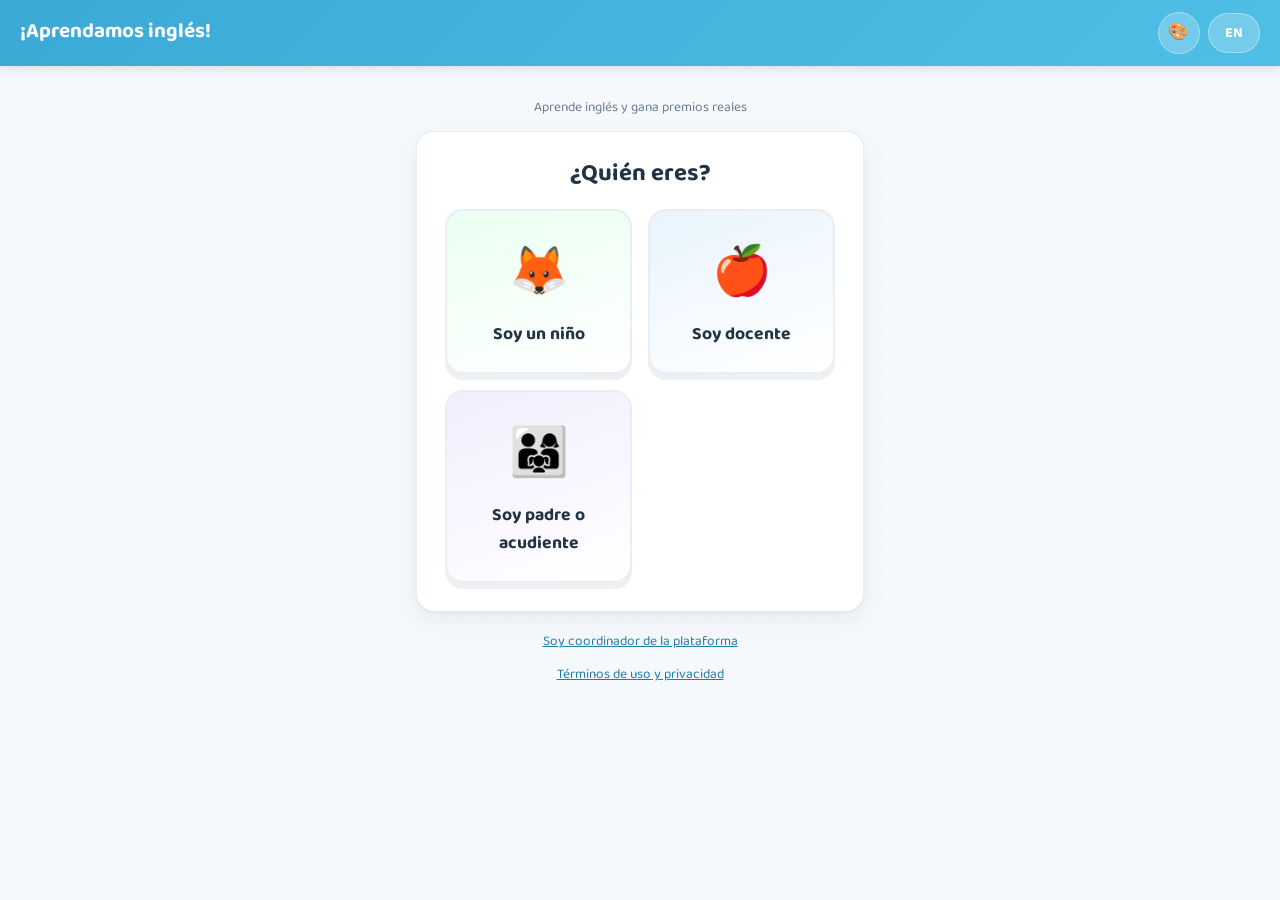
==== commit adb71718: "Rol de coordinador: crea las cuentas; adultos con usuario y contraseña - Nuevo panel del coordinador" ====
--- a/frontend/index.html
+++ b/frontend/index.html
@@ -44,6 +44,7 @@
         </button>
       </div>
     </div>
+    <p class="centrado hint"><a href="adult-login.html" data-i18n="home.coordinator">Soy coordinador de la plataforma</a></p>
     <p class="centrado hint"><a href="terminos.html" data-i18n="terms.footer">Términos de uso y privacidad</a></p>
   </main>
 
--- a/frontend/css/style.css
+++ b/frontend/css/style.css
@@ -565,6 +565,15 @@
   margin: 1rem 0;
 }
 
+.quiz-foto {
+  display: block;
+  max-width: 100%;
+  max-height: 240px;
+  margin: 0.5rem auto 1rem;
+  border-radius: 16px;
+  object-fit: contain;
+}
+
 .quiz-opciones {
   display: grid;
   grid-template-columns: 1fr 1fr;
@@ -679,6 +688,8 @@
 }
 
 .pill {
+  display: inline-block;
+  white-space: nowrap;
   padding: 0.2rem 0.7rem;
   border-radius: 999px;
   font-size: 0.75rem;
@@ -1119,3 +1130,875 @@
   color: var(--codigo-texto);
   letter-spacing: 0.1em;
 }
+
+/* ======================================================================
+   Camino de aprendizaje (panel del niño)
+   ====================================================================== */
+.hero-leccion {
+  background: linear-gradient(160deg, var(--rol-nino), var(--superficie));
+  border: 2px solid var(--verde-hoja);
+}
+
+.hero-emoji {
+  display: block;
+  font-size: 4rem;
+  line-height: 1.1;
+}
+
+.hero-leccion #btn-empezar {
+  font-size: 1.3rem;
+  min-height: 56px;
+  background: var(--verde-hoja);
+}
+
+.camino {
+  display: flex;
+  flex-direction: column;
+  gap: 0.75rem;
+}
+
+.unidad {
+  display: flex;
+  align-items: center;
+  flex-wrap: wrap;
+  gap: 0.75rem;
+  padding: 0.75rem 1rem;
+  border-radius: 14px;
+  background: var(--superficie-2);
+}
+
+.unidad.bloqueada {
+  opacity: 0.6;
+}
+
+.unidad-emoji {
+  font-size: 2rem;
+}
+
+.unidad-info {
+  flex: 1;
+  min-width: 140px;
+  display: flex;
+  flex-direction: column;
+}
+
+.burbujas {
+  display: flex;
+  gap: 0.4rem;
+}
+
+.burbuja {
+  width: 44px;
+  min-height: 44px;
+  margin: 0;
+  padding: 0;
+  border-radius: 50%;
+  font-size: 1.1rem;
+  background: var(--superficie);
+  color: var(--tinta);
+  border: 2px solid var(--borde-fuerte);
+  box-shadow: 0 3px 0 var(--sombra);
+}
+
+.burbuja.actual {
+  background: var(--verde-hoja);
+  color: white;
+  border-color: var(--verde-hoja);
+  animation: latido 1.6s ease-in-out infinite;
+}
+
+.burbuja.aprobada {
+  border-color: var(--verde-hoja);
+}
+
+.burbuja:disabled {
+  box-shadow: none;
+}
+
+@keyframes latido {
+  0%, 100% { transform: scale(1); }
+  50% { transform: scale(1.08); }
+}
+
+.lista-intentos {
+  list-style: none;
+  padding: 0;
+  margin: 0;
+}
+
+.lista-intentos li {
+  display: flex;
+  align-items: center;
+  gap: 0.6rem;
+  padding: 0.5rem 0;
+  border-bottom: 1px solid var(--borde);
+}
+
+.lista-intentos li:last-child {
+  border-bottom: none;
+}
+
+.lista-intentos li .hint {
+  margin-left: auto;
+}
+
+/* ======================================================================
+   Lección (activity.html)
+   ====================================================================== */
+.leccion-cabecera {
+  display: flex;
+  align-items: center;
+  gap: 0.75rem;
+}
+
+.leccion-cabecera .progress-bar {
+  flex: 1;
+}
+
+.vidas {
+  font-size: 1.3rem;
+  white-space: nowrap;
+}
+
+.quiz-pregunta {
+  font-size: 1.4rem;
+}
+
+.quiz-opciones.emoji button {
+  font-size: 2.6rem;
+  padding: 0.6rem;
+}
+
+.explicacion ul {
+  text-align: left;
+  padding-left: 1.2rem;
+  line-height: 1.7;
+}
+
+.aviso-respuesta {
+  position: sticky;
+  bottom: 0;
+  margin-top: 1rem;
+  padding: 1rem 1.25rem;
+  border-radius: var(--radio);
+  font-size: 1.1rem;
+  font-weight: 700;
+  animation: aparecer-acierto 0.2s ease-out;
+}
+
+.aviso-respuesta p {
+  margin: 0;
+}
+
+.aviso-respuesta.bien {
+  background: var(--exito-suave);
+  color: var(--exito-texto);
+}
+
+.aviso-respuesta.mal {
+  background: var(--alerta-suave);
+  color: var(--alerta-texto);
+  border: 2px solid var(--coral);
+}
+
+.feedback-modal #btn-secundario {
+  margin-top: 0.75rem;
+}
+
+/* ======================================================================
+   Pestañas "Registrar niño / Ingresar niño con código"
+   ====================================================================== */
+.pestanas {
+  display: grid;
+  grid-template-columns: 1fr 1fr;
+  gap: 0.5rem;
+  margin-bottom: 1rem;
+}
+
+.pestanas button {
+  margin: 0;
+  background: var(--superficie-2);
+  color: var(--tinta);
+  box-shadow: 0 4px 0 var(--sombra-secundario);
+  font-size: 0.95rem;
+}
+
+.pestanas button[aria-selected="true"] {
+  background: var(--azul-cielo);
+  color: white;
+  box-shadow: 0 4px 0 rgba(0, 0, 0, 0.18);
+}
+
+/* ======================================================================
+   Panel del docente: los recuadros son botones de vista
+   ====================================================================== */
+.botones-vista .stat-tile {
+  margin: 0;
+  width: auto;
+  color: var(--tinta);
+  font-weight: 400;
+  cursor: pointer;
+}
+
+.botones-vista .stat-tile[aria-selected="true"] {
+  outline: 3px solid var(--azul-cielo);
+  outline-offset: 2px;
+  background: var(--superficie-2);
+}
+
+.lista-estudiantes {
+  list-style: none;
+  padding: 0;
+  margin: 0;
+}
+
+.student-row .detalle {
+  flex-basis: 100%;
+}
+
+.motivos {
+  margin: 0.4rem 0 0;
+  padding-left: 0;
+  list-style: none;
+  font-size: 0.9rem;
+  color: var(--alerta-texto);
+}
+
+.detalle-grid {
+  display: grid;
+  grid-template-columns: repeat(auto-fit, minmax(240px, 1fr));
+  gap: 1rem;
+  margin-top: 0.5rem;
+  padding: 1rem;
+  border-radius: 12px;
+  background: var(--superficie);
+}
+
+.detalle-grid h3 {
+  margin: 0 0 0.5rem;
+  font-size: 1rem;
+}
+
+.temas,
+.errores {
+  list-style: none;
+  padding: 0;
+  margin: 0;
+}
+
+.temas li {
+  display: flex;
+  justify-content: space-between;
+  gap: 0.5rem;
+  padding: 0.35rem 0.6rem;
+  margin-bottom: 0.3rem;
+  border-radius: 8px;
+  background: var(--superficie-2);
+}
+
+.temas li.mal {
+  background: var(--alerta-chip);
+  color: var(--alerta-texto);
+}
+
+.temas li.bien {
+  background: var(--exito-chip);
+  color: var(--exito-texto);
+}
+
+.errores li {
+  padding: 0.35rem 0;
+  border-bottom: 1px solid var(--borde);
+  font-size: 0.92rem;
+}
+
+.form-feedback textarea {
+  min-height: 70px;
+}
+
+.tabla-scroll {
+  overflow-x: auto;
+  margin-top: 1rem;
+}
+
+.tabla-progreso {
+  width: 100%;
+  border-collapse: collapse;
+}
+
+.tabla-progreso th,
+.tabla-progreso td {
+  padding: 0.5rem;
+  text-align: left;
+  border-bottom: 1px solid var(--borde);
+}
+
+.tabla-progreso td:nth-child(2) {
+  min-width: 140px;
+}
+
+.vacio {
+  text-align: center;
+  padding: 1.5rem 0;
+  font-size: 1.05rem;
+}
+
+@media (max-width: 480px) {
+  .stat-row,
+  .botones-vista {
+    grid-template-columns: repeat(2, 1fr);
+  }
+
+  .pestanas {
+    grid-template-columns: 1fr;
+  }
+
+  .burbuja {
+    width: 40px;
+    min-height: 40px;
+  }
+}
+
+/* Con un número impar de opciones (gramática: 3), una opción por fila */
+.quiz-opciones.una-columna {
+  grid-template-columns: 1fr;
+}
+
+/* Panel del niño: selector de apartado arriba */
+.selector-seccion button {
+  font-size: 1.1rem;
+  min-height: 52px;
+}
+
+.selector-seccion {
+  grid-template-columns: repeat(3, 1fr);
+}
+
+.selector-seccion button[data-seccion="gramatica"][aria-selected="true"] {
+  background: var(--morado);
+}
+
+.selector-seccion button[data-seccion="profesor"][aria-selected="true"] {
+  background: var(--coral);
+}
+
+/* Docente: horas de actividad de hoy */
+.horas-hoy {
+  margin-top: 0.3rem;
+  font-size: 0.9rem;
+}
+
+.horas-hoy .pill {
+  margin: 0.2rem 0.2rem 0 0;
+  background: var(--superficie);
+  border: 1px solid var(--borde-fuerte);
+}
+
+@media (max-width: 480px) {
+  /* El selector de apartado siempre lado a lado, como un interruptor */
+  .pestanas.selector-seccion {
+    grid-template-columns: repeat(3, 1fr);
+  }
+}
+
+/* ======================================================================
+   Perfil: avatar con marco (tienda)
+   ====================================================================== */
+.avatar-perfil {
+  display: inline-grid;
+  place-items: center;
+  width: 64px;
+  height: 64px;
+  border-radius: 50%;
+  font-size: 2.2rem;
+  background: var(--superficie-2);
+  border: 4px solid var(--borde-fuerte);
+  flex-shrink: 0;
+}
+
+.avatar-perfil.grande {
+  width: 110px;
+  height: 110px;
+  font-size: 4rem;
+  border-width: 6px;
+}
+
+.avatar-perfil.mini {
+  width: 44px;
+  height: 44px;
+  font-size: 1.5rem;
+  border-width: 3px;
+}
+
+.avatar-enlace {
+  text-decoration: none;
+  display: inline-block;
+}
+
+.marco-arcoiris { border-color: transparent; background: linear-gradient(var(--superficie-2), var(--superficie-2)) padding-box, conic-gradient(#ff5e5e, #ffb347, #ffe66d, #6ddf8b, #5ec8ff, #b085ff, #ff5e5e) border-box; }
+.marco-estrellas { border-color: #ffc93c; border-style: dotted; box-shadow: 0 0 0 3px rgba(255, 201, 60, 0.35); }
+.marco-hielo { border-color: #8fdcff; box-shadow: 0 0 12px rgba(143, 220, 255, 0.9); }
+.marco-fuego { border-color: #ff6a2a; box-shadow: 0 0 12px rgba(255, 106, 42, 0.8), inset 0 0 8px rgba(255, 180, 0, 0.5); }
+.marco-oro { border-color: transparent; background: linear-gradient(var(--superficie-2), var(--superficie-2)) padding-box, linear-gradient(135deg, #b8860b, #ffd700, #fff3a0, #daa520) border-box; }
+.marco-galaxia { border-color: transparent; background: linear-gradient(var(--superficie-2), var(--superficie-2)) padding-box, conic-gradient(#2b1055, #7597de, #d53369, #2b1055) border-box; box-shadow: 0 0 14px rgba(117, 151, 222, 0.8); }
+
+.saldo {
+  font-size: 1.15rem;
+  margin: 0.5rem 0;
+}
+
+.tienda-grid {
+  display: grid;
+  grid-template-columns: repeat(auto-fill, minmax(120px, 1fr));
+  gap: 0.75rem;
+  margin-bottom: 1rem;
+}
+
+.tienda-item {
+  display: flex;
+  flex-direction: column;
+  align-items: center;
+  gap: 0.35rem;
+  padding: 0.75rem 0.5rem;
+  border-radius: 14px;
+  background: var(--superficie-2);
+  text-align: center;
+}
+
+.tienda-item.puesto {
+  outline: 3px solid var(--verde-hoja);
+}
+
+.tienda-item button {
+  margin-top: 0.25rem;
+  min-height: 40px;
+  padding: 0.4rem;
+  font-size: 0.95rem;
+}
+
+/* Botón de confirmar el PIN */
+.btn-entrar {
+  font-size: 1.3rem;
+  min-height: 56px;
+  background: var(--verde-hoja);
+}
+
+/* Aviso "despertando el servidor" (plan gratis de Render) */
+#aviso-servidor {
+  position: fixed;
+  left: 50%;
+  bottom: max(1rem, env(safe-area-inset-bottom));
+  transform: translateX(-50%);
+  z-index: 70;
+  display: flex;
+  gap: 0.5rem;
+  align-items: center;
+  max-width: calc(100vw - 2rem);
+  padding: 0.75rem 1.1rem;
+  border-radius: 999px;
+  background: var(--tinta);
+  color: var(--fondo);
+  font-weight: 600;
+  box-shadow: var(--sombra-card);
+}
+
+#aviso-servidor[hidden] {
+  display: none;
+}
+
+.girando {
+  display: inline-block;
+  animation: girar 1.4s linear infinite;
+}
+
+@keyframes girar {
+  to { transform: rotate(360deg); }
+}
+
+/* ======================================================================
+   Docente: mis mundos + máquina del salón
+   ====================================================================== */
+.fila-form {
+  display: flex;
+  gap: 0.5rem;
+  align-items: center;
+}
+
+.fila-form input {
+  flex: 1;
+}
+
+.fila-form button {
+  width: auto;
+  margin-top: 0;
+  padding: 0.6rem 1.2rem;
+}
+
+input.campo-emoji {
+  flex: 0 0 64px;
+  width: 64px;
+  text-align: center;
+  font-size: 1.4rem;
+}
+
+.form-mundo,
+.form-pregunta {
+  padding: 1rem;
+  border-radius: 14px;
+  background: var(--superficie-2);
+  margin-bottom: 1rem;
+}
+
+.form-mundo h3,
+.form-pregunta h4 {
+  margin-top: 0;
+}
+
+.mundo-docente {
+  border: 2px solid var(--borde);
+  border-radius: 14px;
+  padding: 0.75rem 1rem;
+  margin-bottom: 0.75rem;
+}
+
+.mundo-cabecera {
+  display: flex;
+  align-items: center;
+  flex-wrap: wrap;
+  gap: 0.75rem;
+}
+
+.mundo-cabecera .acciones {
+  display: flex;
+  gap: 0.4rem;
+}
+
+.mundo-cabecera .acciones button,
+.lista-preguntas button {
+  width: auto;
+  margin: 0;
+  min-height: 40px;
+  padding: 0.4rem 0.8rem;
+  font-size: 0.9rem;
+}
+
+.lista-preguntas {
+  padding-left: 1.2rem;
+}
+
+.lista-preguntas li {
+  display: flex;
+  flex-wrap: wrap;
+  align-items: center;
+  gap: 0.4rem 0.75rem;
+  padding: 0.5rem 0;
+  border-bottom: 1px solid var(--borde);
+}
+
+.lista-preguntas li .hint {
+  flex-basis: 100%;
+}
+
+.opcion-form {
+  display: flex;
+  align-items: center;
+  gap: 0.5rem;
+  font-weight: normal;
+  margin: 0.4rem 0;
+}
+
+.opcion-form input[type="radio"] {
+  width: 22px;
+  height: 22px;
+  min-height: 0;
+  flex-shrink: 0;
+}
+
+@media (max-width: 480px) {
+  .fila-form {
+    flex-wrap: wrap;
+  }
+
+  .fila-form button {
+    width: 100%;
+  }
+
+  .selector-seccion button {
+    font-size: 0.9rem;
+    padding: 0.5rem 0.25rem;
+  }
+}
+
+@media (max-width: 480px) {
+  /* Si queda un recuadro solo en la última fila, que ocupe todo el ancho */
+  .stat-row > :last-child:nth-child(odd) {
+    grid-column: span 2;
+  }
+}
+
+.lista-preguntas .pill {
+  margin-left: 0;
+}
+
+/* Imagen de las preguntas del profe */
+.campo-imagen {
+  display: flex;
+  flex-wrap: wrap;
+  align-items: center;
+  gap: 0.5rem;
+  margin: 0.4rem 0;
+}
+
+.boton-archivo {
+  display: inline-flex;
+  align-items: center;
+  cursor: pointer;
+  padding: 0.5rem 0.9rem;
+  border: 2px dashed var(--azul-cielo);
+  border-radius: 12px;
+  background: var(--superficie-2);
+  color: var(--tinta);
+  font-weight: 600;
+}
+
+.boton-archivo:focus-within {
+  outline: 3px solid var(--azul-cielo);
+  outline-offset: 2px;
+}
+
+.vista-imagen,
+.miniatura-pregunta {
+  max-height: 80px;
+  max-width: 120px;
+  border-radius: 8px;
+  object-fit: cover;
+}
+
+.miniatura-pregunta {
+  max-height: 48px;
+  max-width: 64px;
+}
+
+.campo-imagen button {
+  width: auto;
+  margin: 0;
+  min-height: 40px;
+  padding: 0.4rem 0.8rem;
+  font-size: 0.9rem;
+}
+
+/* Ilustraciones de emojis (img/emoji): miden lo mismo que el emoji de texto al que reemplazan */
+.emoji-img {
+  display: inline-block;
+  width: 1.2em;
+  height: 1.2em;
+  vertical-align: middle;
+  object-fit: contain;
+  user-select: none;
+}
+
+.quiz-imagen .emoji-img {
+  width: 1.5em;
+  height: 1.5em;
+}
+
+.quiz-opciones.emoji .emoji-img {
+  width: 1.4em;
+  height: 1.4em;
+}
+
+/* Confirmar el correo (adult-login.html) */
+.acciones-verificar {
+  display: flex;
+  flex-wrap: wrap;
+  gap: 0.5rem;
+}
+
+.acciones-verificar button {
+  flex: 1 1 12rem;
+  margin: 0;
+}
+
+/* Panel del niño (kid-dashboard.html): en el celular, una columna con el orden de siempre
+   (apartados, próxima lección, mi progreso, camino, intentos); en pantallas anchas, el
+   progreso queda en una columna a la izquierda y el camino a la derecha. */
+main.panel-nino {
+  display: flex;
+  flex-direction: column;
+}
+
+.panel-principal,
+.panel-lateral {
+  display: contents;
+}
+
+.panel-principal > .selector-seccion { order: 1; }
+.panel-principal > .hero-leccion { order: 2; }
+.panel-lateral > :first-child { order: 3; }
+.panel-principal > :last-child { order: 4; }
+.panel-lateral > :last-child { order: 5; }
+
+@media (min-width: 900px) {
+  main.panel-nino {
+    display: grid;
+    grid-template-columns: 340px minmax(0, 1fr);
+    grid-template-areas: "lateral principal";
+    gap: 1.5rem;
+    align-items: start;
+    max-width: 1100px;
+  }
+
+  .panel-principal,
+  .panel-lateral {
+    display: flex;
+    flex-direction: column;
+    min-width: 0;
+  }
+
+  .panel-principal { grid-area: principal; }
+
+  .panel-lateral { grid-area: lateral; }
+
+  .panel-lateral .stat-row {
+    grid-template-columns: repeat(2, 1fr);
+  }
+
+  .panel-lateral .stat-row > :last-child:nth-child(odd) {
+    grid-column: span 2;
+  }
+}
+
+/* Vidas en el panel del niño */
+.vidas-panel {
+  display: flex;
+  flex-direction: column;
+  align-items: center;
+  gap: 0.15rem;
+  margin: 0.25rem 0 0.5rem;
+}
+
+.vidas-panel .vidas {
+  font-size: 1.4rem;
+  letter-spacing: 0.1em;
+}
+
+/* Diálogo "Cambiar contraseña" de los paneles de adultos */
+dialog.dialogo {
+  width: min(26rem, calc(100vw - 2rem));
+  margin: auto;
+  color: var(--tinta);
+}
+dialog.dialogo::backdrop {
+  background: rgb(0 0 0 / 45%);
+}
+.acciones-dialogo {
+  display: flex;
+  gap: 0.75rem;
+  justify-content: flex-end;
+  margin-top: 1rem;
+}
+
+/* ======================================================================
+   Panel del coordinador
+   ====================================================================== */
+.vista-encabezado {
+  display: flex;
+  flex-wrap: wrap;
+  align-items: center;
+  justify-content: space-between;
+  gap: 0.75rem;
+}
+.vista-encabezado h2 {
+  margin: 0;
+}
+.vista-encabezado button {
+  width: auto;
+  margin: 0;
+}
+.form-crear {
+  margin-top: 1rem;
+  padding: 1rem;
+  border: 1px dashed var(--borde);
+  border-radius: var(--radio);
+}
+.lista-casillas {
+  border: 1px solid var(--borde);
+  border-radius: var(--radio);
+  padding: 0.5rem 0.75rem;
+  margin: 0.75rem 0;
+}
+.lista-casillas legend {
+  font-weight: 600;
+  padding: 0 0.25rem;
+}
+.lista-casillas .casilla {
+  margin: 0.35rem 0;
+}
+button.pequeno {
+  min-height: 36px;
+  width: auto;
+  margin: 0.15rem 0.25rem 0.15rem 0;
+  padding: 0.35rem 0.7rem;
+  font-size: 0.85rem;
+}
+.tabla-cuentas td {
+  vertical-align: middle;
+}
+.tabla-cuentas select {
+  margin: 0;
+  min-width: 9rem;
+}
+.tabla-cuentas tr.inactivo td {
+  opacity: 0.55;
+}
+.acciones-fila {
+  white-space: nowrap;
+}
+/* En el diálogo del coordinador las credenciales van una debajo de otra: una contraseña
+   temporal (12 caracteres) no cabe al lado del usuario. */
+.dialogo .credenciales {
+  grid-template-columns: 1fr;
+}
+.dialogo .credencial strong {
+  font-size: 1.5rem;
+  letter-spacing: 0.1em;
+  overflow-wrap: anywhere;
+  text-align: center;
+  font-family: ui-monospace, "Cascadia Mono", "DejaVu Sans Mono", monospace;
+}
+/* En celular, cada cuenta es una tarjeta en vez de una fila de tabla. */
+@media (max-width: 640px) {
+  .tabla-cuentas thead {
+    display: none;
+  }
+  .tabla-cuentas,
+  .tabla-cuentas tbody,
+  .tabla-cuentas tr,
+  .tabla-cuentas td {
+    display: block;
+    width: 100%;
+  }
+  .tabla-cuentas tr {
+    border: 1px solid var(--borde);
+    border-radius: var(--radio);
+    padding: 0.5rem 0.75rem;
+    margin-bottom: 0.75rem;
+  }
+  .tabla-cuentas td {
+    border: none;
+    padding: 0.3rem 0;
+  }
+  .tabla-cuentas td[data-etiqueta]::before {
+    content: attr(data-etiqueta);
+    display: block;
+    font-size: 0.8rem;
+    font-weight: 700;
+    opacity: 0.7;
+  }
+  .tabla-cuentas select {
+    width: 100%;
+  }
+  .acciones-fila {
+    white-space: normal;
+  }
+}
